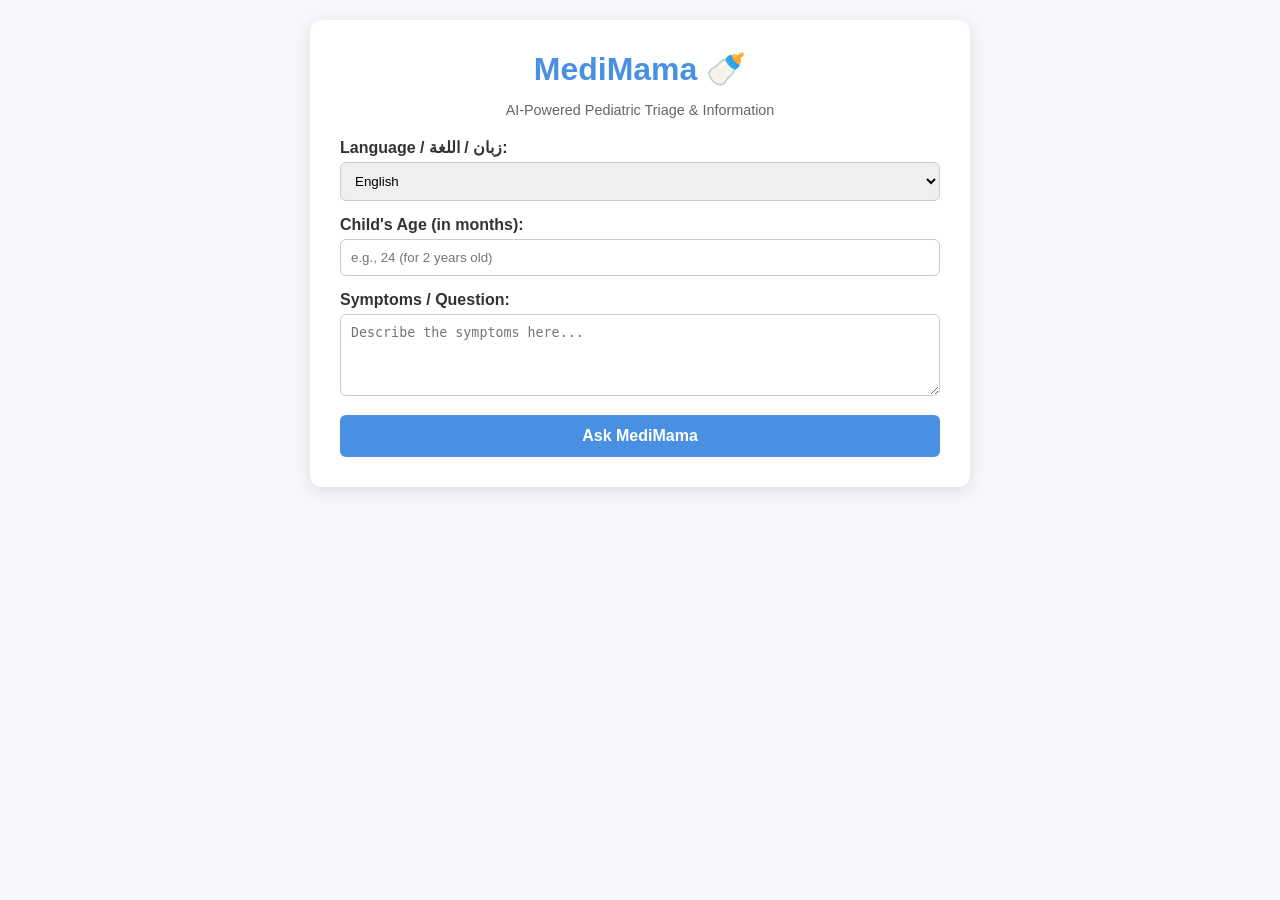
==== frontend/index.html @ 02d4f3b4 "docs: add web client, tests, and extended documentation" ====
<!DOCTYPE html>
<!-- MediMama — pediatric triage AI demo frontend -->
<html lang="en" dir="ltr">
<head>
    <meta charset="UTF-8">
    <meta name="viewport" content="width=device-width, initial-scale=1.0">
    <title>MediMama - Pediatric Triage AI</title>
    <link rel="stylesheet" href="style.css">
</head>
<body>
    <div class="container">
        <header>
            <h1>MediMama 🍼</h1>
            <p>AI-Powered Pediatric Triage &amp; Information</p>
        </header>

        <main>
            <form id="askForm">
                <div class="form-group">
                    <label for="language">Language / زبان / اللغة:</label>
                    <select id="language" name="language" required>
                        <option value="en">English</option>
                        <option value="fa">فارسی</option>
                        <option value="ar">العربية</option>
                    </select>
                </div>

                <div class="form-group">
                    <label for="age">Child's Age (in months):</label>
                    <input type="number" id="age" name="age" min="0" max="216"
                           placeholder="e.g., 24 (for 2 years old)" required>
                </div>

                <div class="form-group">
                    <label for="symptoms">Symptoms / Question:</label>
                    <textarea id="symptoms" name="symptoms" rows="4"
                              placeholder="Describe the symptoms here..." required></textarea>
                </div>

                <button type="submit" id="submitBtn">Ask MediMama</button>
            </form>

            <div id="loading" class="hidden" role="status">Processing your request...</div>

            <div id="error" class="hidden" role="alert"></div>

            <div id="results" class="hidden">
                <div id="urgencyBox" class="urgency-box"></div>
                <p id="urgencyAdvice"></p>
                <h3>Answer:</h3>
                <p id="answerText"></p>

                <div id="citationsBlock" class="hidden">
                    <h4>Citations:</h4>
                    <ul id="citationsList"></ul>
                </div>
            </div>
        </main>
    </div>

    <script src="config.js"></script>
    <script src="app.js"></script>
</body>
</html>
---- frontend/style.css ----
/* style.css */

:root {
    --primary: #4A90E2;
    --bg-color: #f5f7fa;
    --text-color: #333;
    --box-bg: #fff;
}

body {
    font-family: 'Segoe UI', Tahoma, Geneva, Verdana, sans-serif;
    background-color: var(--bg-color);
    color: var(--text-color);
    margin: 0;
    padding: 20px;
    display: flex;
    justify-content: center;
}

.container {
    background: var(--box-bg);
    padding: 30px;
    border-radius: 12px;
    box-shadow: 0 4px 15px rgba(0, 0, 0, 0.1);
    max-width: 600px;
    width: 100%;
}

header {
    text-align: center;
    margin-bottom: 20px;
}

h1 { margin: 0; color: var(--primary); }
p  { color: #666; font-size: 0.9em; }

.form-group { margin-bottom: 15px; }

label {
    display: block;
    margin-bottom: 5px;
    font-weight: bold;
}

input, select, textarea {
    width: 100%;
    padding: 10px;
    border: 1px solid #ccc;
    border-radius: 6px;
    box-sizing: border-box;
}

button {
    width: 100%;
    padding: 12px;
    background-color: var(--primary);
    color: #fff;
    border: none;
    border-radius: 6px;
    font-size: 1em;
    cursor: pointer;
    font-weight: bold;
}

button:hover { background-color: #357abd; }

.hidden { display: none; }

#loading {
    text-align: center;
    margin-top: 20px;
    color: var(--primary);
    font-weight: bold;
}

#error {
    background-color: #fdecea;
    color: #c0392b;
    border: 1px solid #f5c6cb;
    padding: 12px;
    border-radius: 6px;
    margin-top: 15px;
    text-align: center;
    font-weight: bold;
}

#results {
    margin-top: 30px;
    padding-top: 20px;
    border-top: 1px solid #eee;
}

.urgency-box {
    padding: 15px;
    border-radius: 6px;
    margin-bottom: 10px;
    font-weight: bold;
    text-align: center;
    color: #fff;
}

/* Traffic-light scale: L1 = most dangerous (red) -> L5 = home care (green). */
.urgency-l1 { background-color: #c0392b; }
.urgency-l2 { background-color: #e67e22; }
.urgency-l3 { background-color: #f1c40f; color: #333; }
.urgency-l4 { background-color: #2ecc71; }
.urgency-l5 { background-color: #27ae60; }

#urgencyAdvice {
    text-align: center;
    font-style: italic;
    margin-bottom: 15px;
}

#citationsBlock {
    margin-top: 15px;
}

.citation-snippet {
    color: #666;
    font-size: 0.85em;
    margin: 4px 0 10px 0;
}

/* Mirror text alignment when the document is in RTL mode (fa/ar). */
[dir="rtl"] label,
[dir="rtl"] #answerText,
[dir="rtl"] #citationsList,
[dir="rtl"] #urgencyAdvice {
    text-align: right;
}
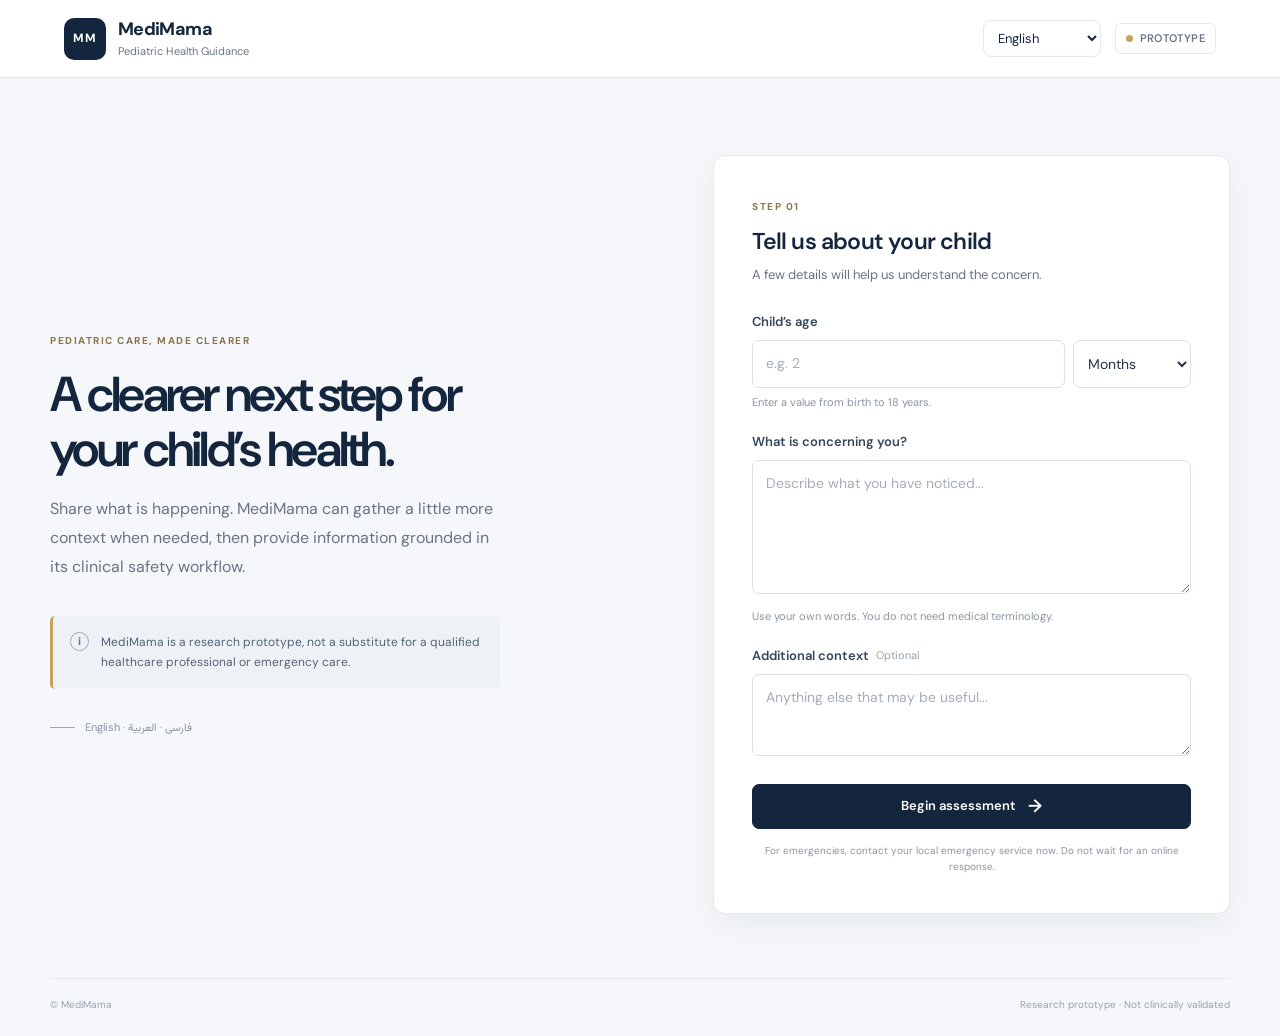
==== commit c2a9b7c0: "making it conversational" ====
--- a/frontend/index.html
+++ b/frontend/index.html
@@ -1,64 +1,170 @@
-<!DOCTYPE html>
-<!-- MediMama — pediatric triage AI demo frontend -->
+<!doctype html>
 <html lang="en" dir="ltr">
 <head>
-    <meta charset="UTF-8">
-    <meta name="viewport" content="width=device-width, initial-scale=1.0">
-    <title>MediMama - Pediatric Triage AI</title>
-    <link rel="stylesheet" href="style.css">
+  <meta charset="UTF-8">
+  <meta name="viewport" content="width=device-width, initial-scale=1.0">
+  <meta name="theme-color" content="#14263D">
+  <meta name="description" content="MediMama pediatric health guidance prototype">
+  <title>MediMama — Pediatric Health Guidance</title>
+  <link rel="preconnect" href="https://fonts.googleapis.com">
+  <link rel="preconnect" href="https://fonts.gstatic.com" crossorigin>
+  <link href="https://fonts.googleapis.com/css2?family=DM+Sans:wght@400;500;600;700&family=Vazirmatn:wght@400;500;600;700&display=swap" rel="stylesheet">
+  <link rel="stylesheet" href="style.css">
 </head>
 <body>
-    <div class="container">
-        <header>
-            <h1>MediMama 🍼</h1>
-            <p>AI-Powered Pediatric Triage &amp; Information</p>
-        </header>
+  <div class="app-shell">
+    <header class="topbar">
+      <a class="brand" href="#main" aria-label="MediMama home">
+        <span class="brand-mark" aria-hidden="true">MM</span>
+        <span class="brand-copy">
+          <span class="brand-name">MediMama</span>
+          <span class="brand-subtitle" data-i18n="brandSubtitle">Pediatric Health Guidance</span>
+        </span>
+      </a>
+      <div class="topbar-actions">
+        <label class="sr-only" for="language" data-i18n="languageLabel">Language</label>
+        <select id="language" class="language-select" aria-label="Language">
+          <option value="en">English</option>
+          <option value="fa">فارسی</option>
+          <option value="ar">العربية</option>
+        </select>
+        <span class="prototype-tag"><span class="prototype-dot"></span><span data-i18n="prototype">Prototype</span></span>
+      </div>
+    </header>
 
-        <main>
-            <form id="askForm">
-                <div class="form-group">
-                    <label for="language">Language / زبان / اللغة:</label>
-                    <select id="language" name="language" required>
-                        <option value="en">English</option>
-                        <option value="fa">فارسی</option>
-                        <option value="ar">العربية</option>
-                    </select>
-                </div>
+    <main id="main" class="main-content">
+      <section id="intakeView" class="intake-layout">
+        <div class="intro-panel">
+          <p class="eyebrow" data-i18n="introEyebrow">PEDIATRIC CARE, MADE CLEARER</p>
+          <h1 data-i18n="introTitle">A clearer next step for your child’s health.</h1>
+          <p class="intro-copy" data-i18n="introCopy">Share what is happening. MediMama can gather a little more context when needed, then provide information grounded in its clinical safety workflow.</p>
+          <div class="trust-note">
+            <span class="trust-icon" aria-hidden="true">i</span>
+            <p data-i18n="trustNote">MediMama is a research prototype, not a substitute for a qualified healthcare professional or emergency care.</p>
+          </div>
+          <div class="intro-meta">
+            <span class="meta-line"></span>
+            <span data-i18n="supportedLanguages">English · فارسی · العربية</span>
+          </div>
+        </div>
 
-                <div class="form-group">
-                    <label for="age">Child's Age (in months):</label>
-                    <input type="number" id="age" name="age" min="0" max="216"
-                           placeholder="e.g., 24 (for 2 years old)" required>
-                </div>
+        <section class="intake-card" aria-labelledby="intakeTitle">
+          <div class="card-heading">
+            <span class="step-label" data-i18n="stepOne">STEP 01</span>
+            <h2 id="intakeTitle" data-i18n="intakeTitle">Tell us about your child</h2>
+            <p data-i18n="intakeDescription">A few details will help us understand the concern.</p>
+          </div>
 
-                <div class="form-group">
-                    <label for="symptoms">Symptoms / Question:</label>
-                    <textarea id="symptoms" name="symptoms" rows="4"
-                              placeholder="Describe the symptoms here..." required></textarea>
-                </div>
+          <form id="askForm" novalidate>
+            <div class="field-group">
+              <label for="ageValue" data-i18n="ageLabel">Child’s age</label>
+              <div class="age-control">
+                <input id="ageValue" name="ageValue" type="number" min="0" max="216" step="1" inputmode="numeric" placeholder="e.g. 2" required aria-describedby="ageHelp">
+                <select id="ageUnit" name="ageUnit" aria-label="Age unit">
+                  <option value="months" data-i18n="months">Months</option>
+                  <option value="years" data-i18n="years">Years</option>
+                </select>
+              </div>
+              <span id="ageHelp" class="field-help" data-i18n="ageHelp">Enter a value from birth to 18 years.</span>
+            </div>
 
-                <button type="submit" id="submitBtn">Ask MediMama</button>
-            </form>
+            <div class="field-group">
+              <label for="symptoms" data-i18n="symptomsLabel">What is concerning you?</label>
+              <textarea id="symptoms" name="symptoms" rows="5" minlength="3" maxlength="5000" placeholder="Describe what you have noticed..." required data-i18n-placeholder="symptomsPlaceholder"></textarea>
+              <span class="field-help" data-i18n="symptomsHelp">Use your own words. You do not need medical terminology.</span>
+            </div>
 
-            <div id="loading" class="hidden" role="status">Processing your request...</div>
+            <div class="field-group">
+              <label for="additionalContext"><span data-i18n="additionalLabel">Additional context</span> <span class="optional" data-i18n="optional">Optional</span></label>
+              <textarea id="additionalContext" name="additionalContext" rows="2" maxlength="4000" placeholder="Anything else that may be useful..." data-i18n-placeholder="additionalPlaceholder"></textarea>
+            </div>
 
-            <div id="error" class="hidden" role="alert"></div>
+            <p id="formError" class="inline-error" role="alert" hidden></p>
+            <button id="submitBtn" class="primary-button" type="submit">
+              <span data-i18n="beginAssessment">Begin assessment</span>
+              <span aria-hidden="true" class="button-arrow">→</span>
+            </button>
+          </form>
+          <p class="form-disclaimer" data-i18n="formDisclaimer">For emergencies, contact your local emergency service now. Do not wait for an online response.</p>
+        </section>
+      </section>
 
-            <div id="results" class="hidden">
-                <div id="urgencyBox" class="urgency-box"></div>
-                <p id="urgencyAdvice"></p>
-                <h3>Answer:</h3>
-                <p id="answerText"></p>
+      <section id="conversationView" class="conversation-layout" hidden>
+        <aside class="context-panel" aria-labelledby="contextTitle">
+          <div class="context-heading">
+            <span class="step-label" data-i18n="caseSummary">CASE SUMMARY</span>
+            <h2 id="contextTitle" data-i18n="patientContext">Patient context</h2>
+          </div>
+          <dl id="summaryList" class="summary-list"></dl>
+          <div id="assessmentStatus" class="assessment-status" role="status" aria-live="polite">
+            <span class="status-indicator"></span>
+            <span id="assessmentStatusText" data-i18n="awaitingInformation">Awaiting information</span>
+          </div>
+          <p class="context-disclaimer" data-i18n="contextDisclaimer">Only information provided in this conversation is considered. Unmentioned symptoms are not assumed to be absent.</p>
+          <button id="newConversationBtn" class="secondary-button" type="button" data-i18n="startNew">Start new conversation</button>
+        </aside>
 
-                <div id="citationsBlock" class="hidden">
-                    <h4>Citations:</h4>
-                    <ul id="citationsList"></ul>
-                </div>
+        <section class="conversation-panel" aria-label="MediMama conversation">
+          <div class="conversation-heading">
+            <div>
+              <span class="step-label" data-i18n="stepTwo">STEP 02</span>
+              <h1 data-i18n="conversationTitle">Your conversation</h1>
+              <p data-i18n="conversationDescription">MediMama may ask a focused follow-up before completing its assessment.</p>
             </div>
-        </main>
-    </div>
+            <span class="secure-note"><span class="secure-dot"></span><span data-i18n="privateSession">Private demo session</span></span>
+          </div>
 
-    <script src="config.js"></script>
-    <script src="app.js"></script>
+          <div id="chatHistory" class="chat-history" role="log" aria-live="polite" aria-relevant="additions text"></div>
+
+          <div id="loading" class="loading-row" role="status" aria-live="polite" hidden>
+            <span class="loading-spinner" aria-hidden="true"></span>
+            <span id="loadingText" data-i18n="processing">Reviewing the information…</span>
+          </div>
+
+          <div id="conversationError" class="inline-error conversation-error" role="alert" hidden></div>
+
+          <form id="replyForm" class="reply-composer" hidden>
+            <div id="quickReplies" class="quick-replies" aria-label="Suggested answers"></div>
+            <label for="replyText" data-i18n="customAnswerLabel">Or write your answer</label>
+            <textarea id="replyText" rows="2" maxlength="2000" placeholder="Type a response…" data-i18n-placeholder="replyPlaceholder"></textarea>
+            <div class="composer-footer">
+              <span class="composer-hint" data-i18n="uncertainHint">It is okay to say you are not sure.</span>
+              <button id="sendReplyBtn" class="primary-button send-button" type="submit" disabled>
+                <span data-i18n="sendAnswer">Send answer</span>
+                <span aria-hidden="true" class="button-arrow">→</span>
+              </button>
+            </div>
+          </form>
+
+          <section id="finalSection" class="final-section" aria-labelledby="finalTitle" hidden>
+            <div id="urgencyBox" class="urgency-box" role="status" aria-live="polite">
+              <span class="urgency-indicator" aria-hidden="true"></span>
+              <div>
+                <span class="urgency-overline" id="urgencyOverline"></span>
+                <strong id="urgencyLabel"></strong>
+              </div>
+            </div>
+            <h2 id="finalTitle" data-i18n="guidanceTitle">Clinical guidance</h2>
+            <p id="answerText" class="answer-text"></p>
+            <p id="urgencyAdvice" class="urgency-advice"></p>
+            <details id="citationsBlock" class="citations-block" hidden>
+              <summary data-i18n="supportingSources">Supporting sources</summary>
+              <ol id="citationsList"></ol>
+            </details>
+            <p class="medical-disclaimer" data-i18n="medicalDisclaimer">This is informational guidance from a research prototype, not a diagnosis. It does not replace professional assessment and cannot rule out illness.</p>
+            <button id="newConversationFinalBtn" class="secondary-button" type="button" data-i18n="startAnother">Start another conversation</button>
+          </section>
+        </section>
+      </section>
+    </main>
+
+    <footer class="site-footer">
+      <span>© MediMama</span>
+      <span data-i18n="footerDisclaimer">Research prototype · Not clinically validated</span>
+    </footer>
+  </div>
+
+  <script src="config.js"></script>
+  <script src="app.js"></script>
 </body>
-</html>+</html>
--- a/frontend/style.css
+++ b/frontend/style.css
@@ -1,131 +1,241 @@
-/* style.css */
-
 :root {
-    --primary: #4A90E2;
-    --bg-color: #f5f7fa;
-    --text-color: #333;
-    --box-bg: #fff;
-}
-
+  color-scheme: light;
+  --navy: #14263D;
+  --navy-2: #1D3552;
+  --white: #FFFFFF;
+  --surface: #F5F7FA;
+  --surface-2: #FAFBFC;
+  --gold: #C6A15B;
+  --teal: #238B86;
+  --text: #243447;
+  --muted: #697586;
+  --border: #E3E8EF;
+  --focus: #2B7A78;
+  --l1-bg: #FFF0EF; --l1-fg: #9B2823; --l1-line: #C83C35;
+  --l2-bg: #FFF4EB; --l2-fg: #91460E; --l2-line: #D97828;
+  --l3-bg: #FFF8E8; --l3-fg: #805E12; --l3-line: #C69A37;
+  --l4-bg: #EDF4FC; --l4-fg: #285780; --l4-line: #5B8EBB;
+  --l5-bg: #EDF7F3; --l5-fg: #23624E; --l5-line: #4D9A7B;
+  --pending-bg: #F3F5F8; --pending-fg: #455468; --pending-line: #9AA7B6;
+  --radius: 12px;
+  --shadow: 0 10px 35px rgba(20, 38, 61, 0.055);
+}
+
+* { box-sizing: border-box; }
+[hidden] { display: none !important; }
+html { min-width: 320px; background: var(--surface); scroll-behavior: smooth; }
 body {
-    font-family: 'Segoe UI', Tahoma, Geneva, Verdana, sans-serif;
-    background-color: var(--bg-color);
-    color: var(--text-color);
-    margin: 0;
-    padding: 20px;
-    display: flex;
-    justify-content: center;
-}
-
-.container {
-    background: var(--box-bg);
-    padding: 30px;
-    border-radius: 12px;
-    box-shadow: 0 4px 15px rgba(0, 0, 0, 0.1);
-    max-width: 600px;
-    width: 100%;
-}
-
-header {
-    text-align: center;
-    margin-bottom: 20px;
-}
-
-h1 { margin: 0; color: var(--primary); }
-p  { color: #666; font-size: 0.9em; }
-
-.form-group { margin-bottom: 15px; }
-
-label {
-    display: block;
-    margin-bottom: 5px;
-    font-weight: bold;
-}
-
-input, select, textarea {
-    width: 100%;
-    padding: 10px;
-    border: 1px solid #ccc;
-    border-radius: 6px;
-    box-sizing: border-box;
-}
-
-button {
-    width: 100%;
-    padding: 12px;
-    background-color: var(--primary);
-    color: #fff;
-    border: none;
-    border-radius: 6px;
-    font-size: 1em;
-    cursor: pointer;
-    font-weight: bold;
-}
-
-button:hover { background-color: #357abd; }
-
-.hidden { display: none; }
-
-#loading {
-    text-align: center;
-    margin-top: 20px;
-    color: var(--primary);
-    font-weight: bold;
-}
-
-#error {
-    background-color: #fdecea;
-    color: #c0392b;
-    border: 1px solid #f5c6cb;
-    padding: 12px;
-    border-radius: 6px;
-    margin-top: 15px;
-    text-align: center;
-    font-weight: bold;
-}
-
-#results {
-    margin-top: 30px;
-    padding-top: 20px;
-    border-top: 1px solid #eee;
-}
-
-.urgency-box {
-    padding: 15px;
-    border-radius: 6px;
-    margin-bottom: 10px;
-    font-weight: bold;
-    text-align: center;
-    color: #fff;
-}
-
-/* Traffic-light scale: L1 = most dangerous (red) -> L5 = home care (green). */
-.urgency-l1 { background-color: #c0392b; }
-.urgency-l2 { background-color: #e67e22; }
-.urgency-l3 { background-color: #f1c40f; color: #333; }
-.urgency-l4 { background-color: #2ecc71; }
-.urgency-l5 { background-color: #27ae60; }
-
-#urgencyAdvice {
-    text-align: center;
-    font-style: italic;
-    margin-bottom: 15px;
-}
-
-#citationsBlock {
-    margin-top: 15px;
-}
-
-.citation-snippet {
-    color: #666;
-    font-size: 0.85em;
-    margin: 4px 0 10px 0;
-}
-
-/* Mirror text alignment when the document is in RTL mode (fa/ar). */
-[dir="rtl"] label,
-[dir="rtl"] #answerText,
-[dir="rtl"] #citationsList,
-[dir="rtl"] #urgencyAdvice {
-    text-align: right;
-}+  margin: 0;
+  min-height: 100vh;
+  background: var(--surface);
+  color: var(--text);
+  font-family: "DM Sans", "Vazirmatn", system-ui, sans-serif;
+  font-size: 15px;
+  line-height: 1.55;
+  -webkit-font-smoothing: antialiased;
+}
+html[lang="fa"] body, html[lang="ar"] body { font-family: "Vazirmatn", "DM Sans", sans-serif; }
+button, input, select, textarea { font: inherit; }
+button, select { cursor: pointer; }
+button:disabled { cursor: not-allowed; opacity: .55; }
+:focus-visible { outline: 3px solid rgba(57, 166, 160, .45); outline-offset: 2px; }
+
+.app-shell { min-height: 100vh; display: flex; flex-direction: column; }
+.topbar {
+  min-height: 78px;
+  padding: 13px clamp(20px, 5vw, 76px);
+  background: var(--white);
+  border-bottom: 1px solid var(--border);
+  display: flex;
+  align-items: center;
+  justify-content: space-between;
+  gap: 24px;
+}
+.brand { display: inline-flex; align-items: center; gap: 12px; color: inherit; text-decoration: none; }
+.brand-mark {
+  width: 42px; height: 42px; border-radius: 10px;
+  display: grid; place-items: center; background: var(--navy); color: var(--white);
+  font-size: 12px; font-weight: 700; letter-spacing: .06em;
+}
+.brand-copy { display: flex; flex-direction: column; line-height: 1.2; }
+.brand-name { font-weight: 700; font-size: 18px; color: var(--navy); letter-spacing: -.035em; }
+.brand-subtitle { color: var(--muted); font-size: 11px; margin-top: 4px; }
+.topbar-actions { display: flex; align-items: center; gap: 14px; }
+.language-select {
+  min-width: 118px; padding: 8px 30px 8px 10px; border: 1px solid var(--border); border-radius: 8px;
+  color: var(--navy); background-color: white; font-size: 13px;
+}
+.prototype-tag { display: inline-flex; align-items: center; gap: 7px; padding: 6px 10px; border: 1px solid var(--border); border-radius: 6px; color: var(--muted); font-size: 11px; font-weight: 600; letter-spacing: .035em; text-transform: uppercase; }
+.prototype-dot, .secure-dot { width: 7px; height: 7px; border-radius: 50%; background: var(--gold); }
+
+.main-content { width: min(1180px, calc(100% - 48px)); margin: 0 auto; flex: 1; padding: clamp(35px, 6vw, 78px) 0 64px; }
+.intake-layout { display: grid; grid-template-columns: minmax(0, 1fr) minmax(380px, .9fr); align-items: center; gap: clamp(36px, 7vw, 100px); }
+.intro-panel { max-width: 500px; padding: 8px 0; }
+.eyebrow, .step-label { color: #8B7448; font-size: 10px; letter-spacing: .15em; font-weight: 700; }
+h1, h2, h3, p { margin-top: 0; }
+.intro-panel h1 { margin: 18px 0 18px; max-width: 490px; color: var(--navy); font-size: clamp(32px, 4vw, 49px); font-weight: 600; line-height: 1.13; letter-spacing: -.055em; }
+.intro-copy { max-width: 460px; color: var(--muted); font-size: 16px; line-height: 1.8; }
+.trust-note { display: flex; align-items: flex-start; gap: 12px; max-width: 450px; margin-top: 34px; padding: 16px 17px; background: #EEF2F6; border-left: 3px solid var(--gold); border-radius: 5px; }
+.trust-note p { margin: 0; color: #546276; font-size: 12px; line-height: 1.7; }
+.trust-icon { flex: 0 0 19px; width: 19px; height: 19px; border: 1px solid #9DAABA; border-radius: 50%; display: grid; place-items: center; color: #637287; font-size: 11px; font-weight: 700; }
+.intro-meta { display: flex; align-items: center; gap: 10px; margin-top: 30px; color: #8994A3; font-size: 11px; }
+.meta-line { width: 25px; height: 1px; background: var(--gold); }
+
+.intake-card, .context-panel, .conversation-panel { background: var(--white); border: 1px solid var(--border); border-radius: var(--radius); box-shadow: var(--shadow); }
+.intake-card { padding: clamp(24px, 3.5vw, 38px); }
+.card-heading { margin-bottom: 27px; }
+.card-heading h2, .context-heading h2 { margin: 7px 0 5px; color: var(--navy); font-size: 23px; font-weight: 600; letter-spacing: -.035em; }
+.card-heading p { margin: 0; color: var(--muted); font-size: 13px; }
+.field-group { margin-bottom: 21px; }
+.field-group label, .reply-composer > label { display: flex; align-items: center; gap: 7px; margin-bottom: 8px; color: #34465A; font-size: 13px; font-weight: 600; }
+.optional { color: #9AA4B1; font-size: 11px; font-weight: 400; }
+input, select, textarea { color: var(--text); }
+input, textarea, .age-control select {
+  width: 100%; border: 1px solid #D8DFE7; border-radius: 7px; background: #fff; padding: 12px 13px;
+  transition: border-color .15s ease, box-shadow .15s ease; font-size: 14px;
+}
+textarea { min-height: 82px; resize: vertical; line-height: 1.55; }
+input::placeholder, textarea::placeholder { color: #A4ADB9; }
+input:focus, textarea:focus, select:focus { outline: none; border-color: var(--teal); box-shadow: 0 0 0 3px rgba(57, 166, 160, .12); }
+.age-control { display: grid; grid-template-columns: 1fr 118px; gap: 8px; }
+.age-control select { padding: 10px; }
+.field-help { display: block; margin-top: 6px; color: #8A95A3; font-size: 11px; }
+.primary-button, .secondary-button {
+  min-height: 45px; display: inline-flex; align-items: center; justify-content: center; gap: 12px;
+  border-radius: 7px; padding: 11px 17px; font-size: 13px; font-weight: 600; transition: background .15s ease, border-color .15s ease;
+}
+.primary-button { width: 100%; border: 1px solid var(--navy); background: var(--navy); color: white; }
+.primary-button:hover:not(:disabled) { background: var(--navy-2); }
+.button-arrow { font-size: 18px; line-height: 1; }
+[dir="rtl"] .button-arrow { transform: rotate(180deg); }
+.form-disclaimer { margin: 14px 0 0; color: #8994A3; font-size: 10px; line-height: 1.6; text-align: center; }
+.inline-error { margin: 13px 0; padding: 11px 13px; border: 1px solid #F0C8C5; border-left: 3px solid var(--l1-line); border-radius: 6px; background: var(--l1-bg); color: var(--l1-fg); font-size: 12px; }
+
+.conversation-layout { display: grid; grid-template-columns: 270px minmax(0, 1fr); align-items: start; gap: 24px; }
+.context-panel { position: sticky; top: 22px; padding: 24px 21px; box-shadow: none; }
+.context-heading h2 { font-size: 19px; margin-bottom: 20px; }
+.summary-list { margin: 0; }
+.summary-item { padding: 11px 0; border-top: 1px solid #EEF1F4; }
+.summary-item dt { color: #8994A3; font-size: 10px; font-weight: 700; letter-spacing: .07em; text-transform: uppercase; }
+.summary-item dd { margin: 4px 0 0; color: #3C4B5D; font-size: 12px; line-height: 1.55; overflow-wrap: anywhere; }
+.assessment-status { display: flex; align-items: center; gap: 9px; margin: 18px 0 12px; padding: 11px 12px; background: var(--pending-bg); border-radius: 6px; color: var(--pending-fg); font-size: 11px; font-weight: 600; }
+.status-indicator { flex: 0 0 7px; width: 7px; height: 7px; border-radius: 50%; background: var(--pending-line); }
+.assessment-status.is-complete { background: #EEF6F3; color: #315B4D; }
+.assessment-status.is-complete .status-indicator { background: var(--teal); }
+.assessment-status.is-urgent { background: var(--l1-bg); color: var(--l1-fg); }
+.assessment-status.is-urgent .status-indicator { background: var(--l1-line); }
+.context-disclaimer { margin: 0 0 18px; color: #8A95A3; font-size: 10px; line-height: 1.65; }
+.secondary-button { width: 100%; background: white; border: 1px solid #CBD4DE; color: #42536A; }
+.secondary-button:hover { background: #F6F8FA; border-color: #AEBBC9; }
+.conversation-panel { min-height: 620px; padding: clamp(22px, 3.5vw, 38px); box-shadow: none; }
+.conversation-heading { display: flex; align-items: flex-start; justify-content: space-between; gap: 20px; padding-bottom: 22px; border-bottom: 1px solid #EEF1F4; }
+.conversation-heading h1 { margin: 6px 0 4px; color: var(--navy); font-size: 24px; font-weight: 600; letter-spacing: -.035em; }
+.conversation-heading p { margin: 0; color: var(--muted); font-size: 12px; }
+.secure-note { display: inline-flex; align-items: center; gap: 7px; white-space: nowrap; color: #8994A3; font-size: 10px; padding-top: 5px; }
+.secure-dot { background: var(--teal); }
+.chat-history { display: flex; flex-direction: column; gap: 15px; padding: 25px 0 10px; }
+.message { max-width: min(88%, 620px); display: flex; flex-direction: column; gap: 5px; }
+.message.user { align-self: flex-end; align-items: flex-end; }
+.message.assistant { align-self: flex-start; align-items: flex-start; }
+.message-meta { color: #929DAB; font-size: 10px; font-weight: 600; }
+.message-bubble { padding: 13px 15px; border: 1px solid var(--border); border-radius: 9px 9px 9px 2px; background: #F7F9FB; color: #394A5D; font-size: 13px; line-height: 1.7; white-space: pre-wrap; overflow-wrap: anywhere; }
+.message.user .message-bubble { border-color: #D9E5EF; border-radius: 9px 9px 2px 9px; background: #EDF3F8; color: var(--navy-2); }
+.reply-composer { margin-top: 20px; padding: 19px; border: 1px solid #E2E8EF; border-radius: 9px; background: #FBFCFD; }
+.quick-replies { display: flex; flex-wrap: wrap; gap: 8px; margin-bottom: 18px; }
+.quick-reply { min-height: 36px; border: 1px solid #CBD6E0; border-radius: 6px; padding: 7px 11px; background: white; color: #3E536B; font-size: 12px; text-align: start; }
+.quick-reply:hover { border-color: var(--teal); background: #F2FAF9; }
+.reply-composer textarea { min-height: 66px; }
+.composer-footer { display: flex; align-items: center; justify-content: space-between; gap: 14px; margin-top: 12px; }
+.composer-hint { color: #8A95A3; font-size: 10px; }
+.send-button { width: auto; min-width: 140px; min-height: 39px; padding: 8px 13px; }
+.conversation-error { margin-top: 18px; }
+.loading-row { display: flex; align-items: center; gap: 10px; margin: 14px 0; color: #647286; font-size: 12px; }
+.loading-spinner { width: 15px; height: 15px; border: 2px solid #D8E1E9; border-top-color: var(--teal); border-radius: 50%; animation: spin .8s linear infinite; }
+@keyframes spin { to { transform: rotate(360deg); } }
+
+.final-section { margin-top: 25px; padding-top: 25px; border-top: 1px solid #E9EDF1; }
+.urgency-box { display: flex; align-items: center; gap: 13px; padding: 14px 16px; margin-bottom: 22px; border: 1px solid transparent; border-left: 4px solid var(--pending-line); border-radius: 7px; background: var(--pending-bg); color: var(--pending-fg); }
+.urgency-indicator { flex: 0 0 9px; width: 9px; height: 9px; border-radius: 50%; background: currentColor; }
+.urgency-overline { display: block; margin-bottom: 2px; opacity: .8; font-size: 9px; font-weight: 700; letter-spacing: .1em; text-transform: uppercase; }
+.urgency-box strong { font-size: 14px; }
+.urgency-box.urgency-l1 { background: var(--l1-bg); border-color: #F3D3D1; border-left-color: var(--l1-line); color: var(--l1-fg); }
+.urgency-box.urgency-l2 { background: var(--l2-bg); border-color: #F3DDCA; border-left-color: var(--l2-line); color: var(--l2-fg); }
+.urgency-box.urgency-l3 { background: var(--l3-bg); border-color: #F1E4C5; border-left-color: var(--l3-line); color: var(--l3-fg); }
+.urgency-box.urgency-l4 { background: var(--l4-bg); border-color: #D8E5F2; border-left-color: var(--l4-line); color: var(--l4-fg); }
+.urgency-box.urgency-l5 { background: var(--l5-bg); border-color: #D5E9E1; border-left-color: var(--l5-line); color: var(--l5-fg); }
+.urgency-box.urgency-pending, .urgency-box.urgency-incomplete, .urgency-box.urgency-refused, .urgency-box.urgency-error { background: var(--pending-bg); border-color: #E1E6EC; border-left-color: var(--pending-line); color: var(--pending-fg); }
+.final-section h2 { color: var(--navy); font-size: 18px; margin-bottom: 10px; }
+.answer-text { margin: 0; color: #35465A; font-size: 13px; line-height: 1.85; white-space: pre-wrap; overflow-wrap: anywhere; }
+.urgency-advice { margin: 15px 0 0; padding: 13px 14px; border-left: 2px solid var(--gold); background: #FAF8F3; color: #675A43; font-size: 12px; line-height: 1.7; }
+.citations-block { margin-top: 19px; border-top: 1px solid #E9EDF1; padding-top: 15px; }
+.citations-block summary { color: #41546A; cursor: pointer; font-size: 12px; font-weight: 600; }
+.citations-block ol { padding-inline-start: 20px; margin: 12px 0 0; }
+.citations-block li { margin-bottom: 12px; color: #445469; font-size: 11px; line-height: 1.6; }
+.citation-snippet { display: block; margin-top: 4px; color: #7A8797; }
+.medical-disclaimer { margin: 23px 0 15px; padding-top: 15px; border-top: 1px solid #EEF1F4; color: #858F9D; font-size: 10px; line-height: 1.65; }
+.final-section .secondary-button { max-width: 240px; }
+.site-footer { width: min(1180px, calc(100% - 48px)); margin: 0 auto; padding: 18px 0 24px; display: flex; align-items: center; justify-content: space-between; gap: 16px; border-top: 1px solid var(--border); color: #98A2AF; font-size: 10px; }
+.sr-only { position: absolute; width: 1px; height: 1px; padding: 0; margin: -1px; overflow: hidden; clip: rect(0,0,0,0); white-space: nowrap; border: 0; }
+
+[dir="rtl"] .trust-note { border-left: 0; border-right: 3px solid var(--gold); }
+[dir="rtl"] .urgency-box { border-left: 1px solid transparent; border-right: 4px solid var(--pending-line); }
+[dir="rtl"] .urgency-box.urgency-l1 { border-right-color: var(--l1-line); }
+[dir="rtl"] .urgency-box.urgency-l2 { border-right-color: var(--l2-line); }
+[dir="rtl"] .urgency-box.urgency-l3 { border-right-color: var(--l3-line); }
+[dir="rtl"] .urgency-box.urgency-l4 { border-right-color: var(--l4-line); }
+[dir="rtl"] .urgency-box.urgency-l5 { border-right-color: var(--l5-line); }
+[dir="rtl"] .urgency-box.urgency-pending, [dir="rtl"] .urgency-box.urgency-incomplete { border-right-color: var(--pending-line); }
+[dir="rtl"] .urgency-advice { border-left: 0; border-right: 2px solid var(--gold); }
+[dir="rtl"] .message-bubble { border-radius: 9px 9px 2px 9px; }
+[dir="rtl"] .message.user .message-bubble { border-radius: 9px 9px 9px 2px; }
+[dir="rtl"] .inline-error { border-left: 1px solid #F0C8C5; border-right: 3px solid var(--l1-line); }
+
+@media (max-width: 900px) {
+  .intake-layout { grid-template-columns: 1fr minmax(350px, .95fr); gap: 35px; }
+  .conversation-layout { grid-template-columns: 230px minmax(0, 1fr); gap: 16px; }
+  .context-panel { padding: 20px 16px; }
+}
+@media (max-width: 720px) {
+  .topbar { min-height: 68px; padding: 11px 18px; }
+  .brand-mark { width: 38px; height: 38px; }
+  .brand-subtitle { font-size: 10px; }
+  .prototype-tag { display: none; }
+  .main-content { width: min(100% - 32px, 560px); padding: 35px 0 45px; }
+  .intake-layout { grid-template-columns: 1fr; gap: 27px; }
+  .intro-panel { max-width: none; }
+  .intro-panel h1 { max-width: 570px; font-size: 34px; }
+  .intro-copy { font-size: 14px; }
+  .trust-note { margin-top: 20px; }
+  .intro-meta { margin-top: 17px; }
+  .intake-card { padding: 23px 19px; }
+  .conversation-layout { grid-template-columns: 1fr; }
+  .context-panel { position: static; padding: 17px 18px; }
+  .context-heading h2 { margin-bottom: 9px; }
+  .summary-list { display: grid; grid-template-columns: 1fr 1fr; gap: 0 16px; }
+  .summary-item { min-width: 0; }
+  .context-disclaimer { margin-top: 10px; }
+  .context-panel .secondary-button { max-width: 240px; }
+  .conversation-panel { min-height: 0; padding: 22px 17px; }
+  .conversation-heading { display: block; }
+  .secure-note { margin-top: 11px; }
+  .conversation-heading h1 { font-size: 22px; }
+  .message { max-width: 95%; }
+  .reply-composer { padding: 14px; }
+  .composer-footer { align-items: flex-start; flex-direction: column; }
+  .send-button { width: 100%; }
+  .site-footer { width: calc(100% - 32px); font-size: 9px; }
+}
+@media (max-width: 420px) {
+  .topbar { padding-inline: 14px; }
+  .brand-name { font-size: 16px; }
+  .brand-subtitle { font-size: 9px; }
+  .language-select { min-width: 100px; font-size: 12px; }
+  .main-content { width: calc(100% - 24px); }
+  .summary-list { grid-template-columns: 1fr; }
+  .quick-replies { flex-direction: column; }
+  .quick-reply { width: 100%; }
+  .site-footer { width: calc(100% - 24px); }
+}
+@media (prefers-reduced-motion: reduce) {
+  *, *::before, *::after { scroll-behavior: auto !important; animation-duration: .01ms !important; transition-duration: .01ms !important; }
+}
